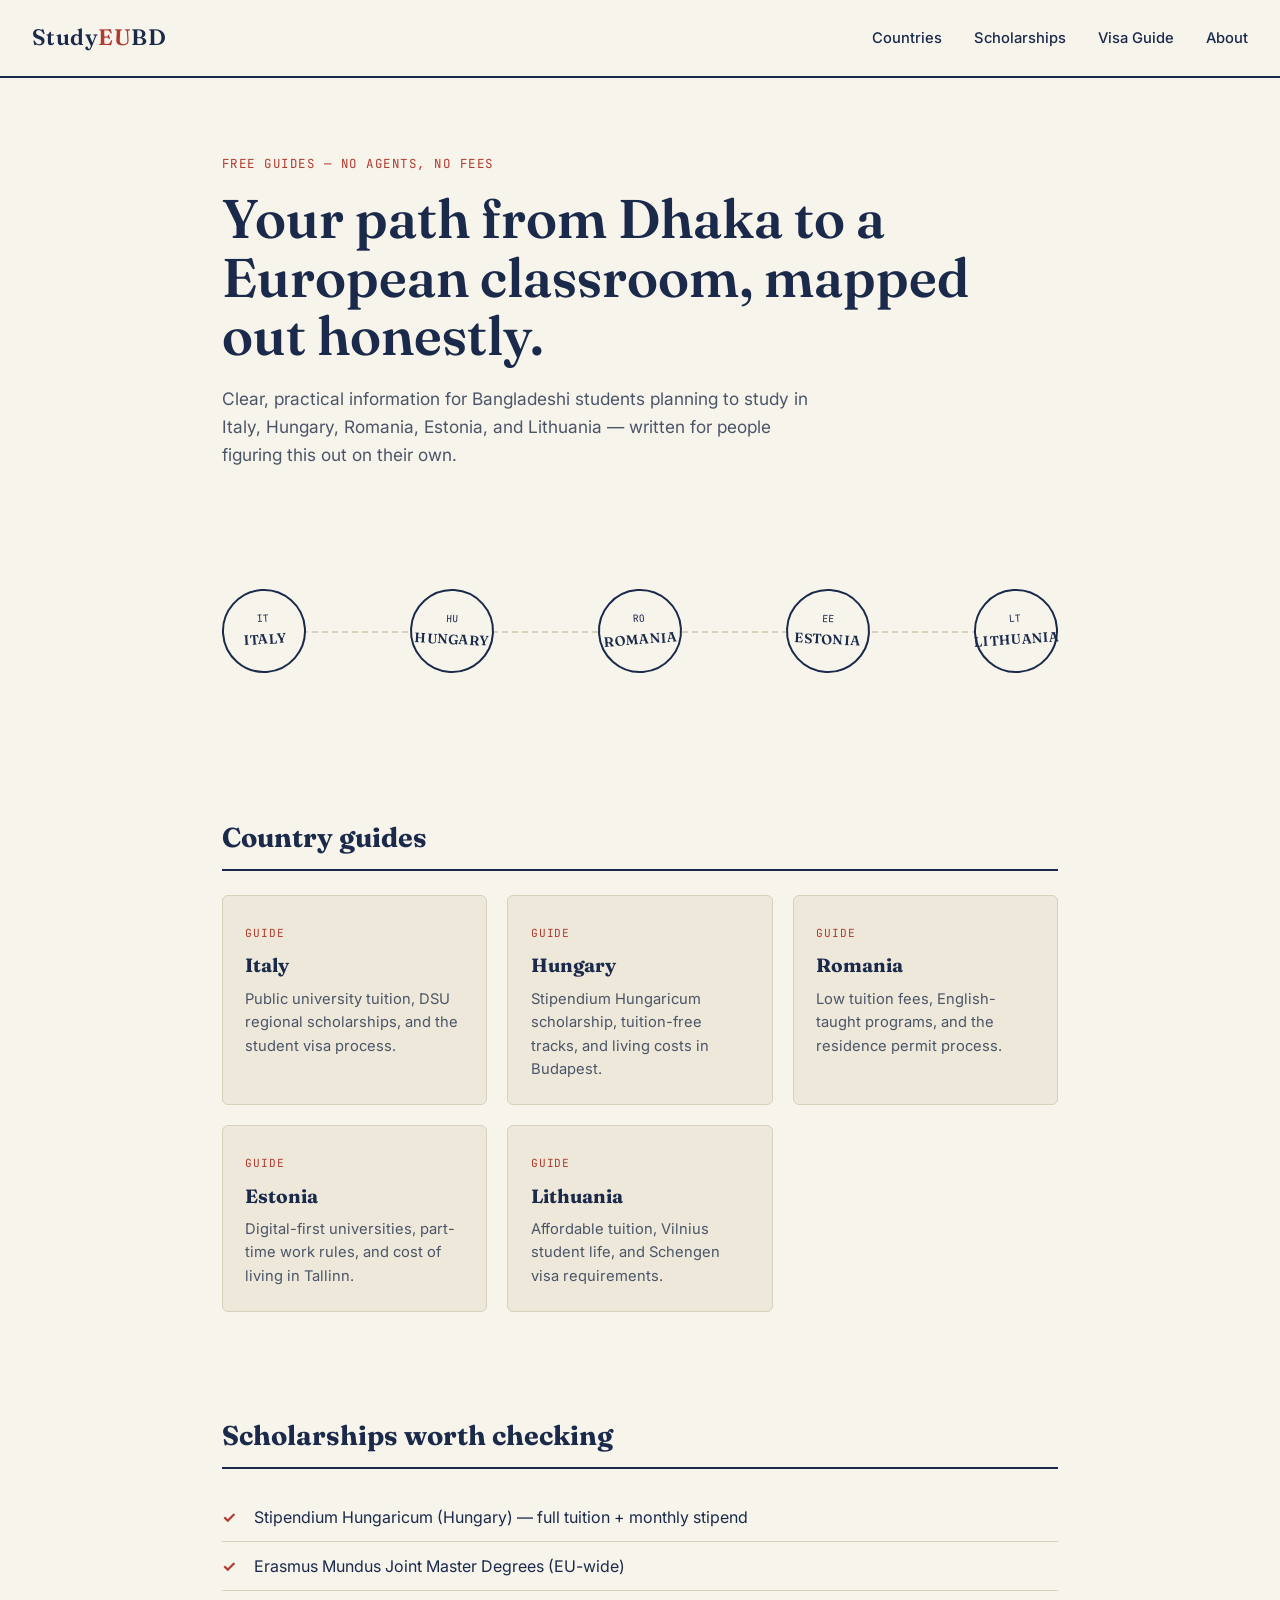
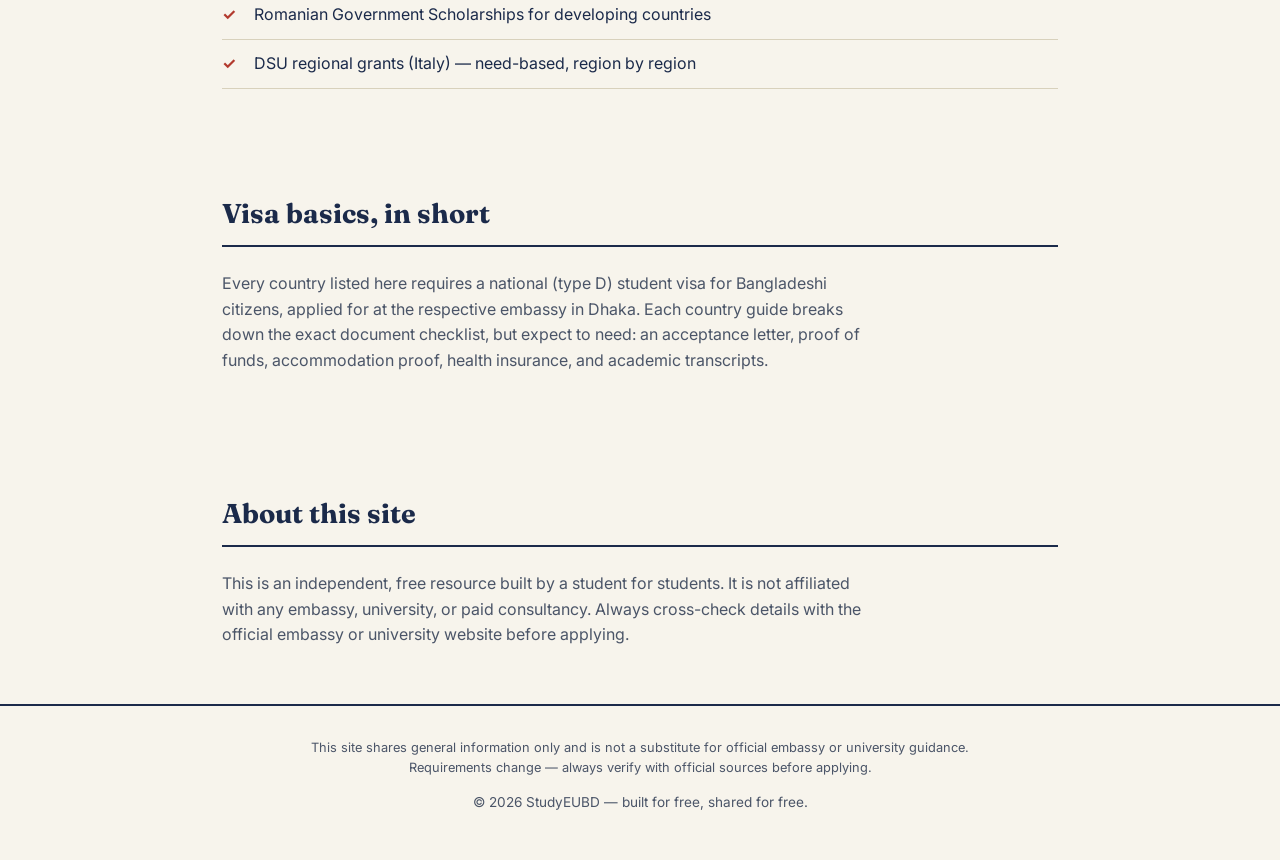
==== index.html @ 1bdf1a99 "First version of the site" ====
<!DOCTYPE html>
<html lang="en">
<head>
  <meta charset="UTF-8">
  <meta name="viewport" content="width=device-width, initial-scale=1.0">
  <title>Study in EU — Free Guides for Bangladeshi Students</title>
  <meta name="description" content="Free, honest guides for Bangladeshi students planning to study in Italy, Hungary, Romania, Estonia, and Lithuania — visas, scholarships, costs, and more.">
  <link rel="preconnect" href="https://fonts.googleapis.com">
  <link href="https://fonts.googleapis.com/css2?family=Fraunces:wght@500;600&family=Inter:wght@400;500&family=JetBrains+Mono:wght@500&display=swap" rel="stylesheet">
  <link rel="stylesheet" href="style.css">
</head>
<body>

  <header class="site-header">
    <a href="index.html" class="logo">Study<span>EU</span>BD</a>
    <nav>
      <a href="#countries">Countries</a>
      <a href="#scholarships">Scholarships</a>
      <a href="#visa">Visa Guide</a>
      <a href="#about">About</a>
    </nav>
  </header>

  <section class="hero">
    <span class="eyebrow">Free guides — no agents, no fees</span>
    <h1>Your path from Dhaka to a European classroom, mapped out honestly.</h1>
    <p>Clear, practical information for Bangladeshi students planning to study in Italy, Hungary, Romania, Estonia, and Lithuania — written for people figuring this out on their own.</p>
  </section>

  <div class="journey" id="countries">
    <div class="journey-track">
      <a href="countries/italy.html" class="stamp">IT<strong>Italy</strong></a>
      <a href="countries/hungary.html" class="stamp">HU<strong>Hungary</strong></a>
      <a href="countries/romania.html" class="stamp">RO<strong>Romania</strong></a>
      <a href="countries/estonia.html" class="stamp">EE<strong>Estonia</strong></a>
      <a href="countries/lithuania.html" class="stamp">LT<strong>Lithuania</strong></a>
    </div>
  </div>

  <section class="section">
    <h2>Country guides</h2>
    <div class="card-grid">
      <a href="countries/italy.html" class="card">
        <span class="tag">Guide</span>
        <h3>Italy</h3>
        <p>Public university tuition, DSU regional scholarships, and the student visa process.</p>
      </a>
      <a href="countries/hungary.html" class="card">
        <span class="tag">Guide</span>
        <h3>Hungary</h3>
        <p>Stipendium Hungaricum scholarship, tuition-free tracks, and living costs in Budapest.</p>
      </a>
      <a href="countries/romania.html" class="card">
        <span class="tag">Guide</span>
        <h3>Romania</h3>
        <p>Low tuition fees, English-taught programs, and the residence permit process.</p>
      </a>
      <a href="countries/estonia.html" class="card">
        <span class="tag">Guide</span>
        <h3>Estonia</h3>
        <p>Digital-first universities, part-time work rules, and cost of living in Tallinn.</p>
      </a>
      <a href="countries/lithuania.html" class="card">
        <span class="tag">Guide</span>
        <h3>Lithuania</h3>
        <p>Affordable tuition, Vilnius student life, and Schengen visa requirements.</p>
      </a>
    </div>
  </section>

  <section class="section" id="scholarships">
    <h2>Scholarships worth checking</h2>
    <ul class="checklist">
      <li>Stipendium Hungaricum (Hungary) — full tuition + monthly stipend</li>
      <li>Erasmus Mundus Joint Master Degrees (EU-wide)</li>
      <li>Romanian Government Scholarships for developing countries</li>
      <li>DSU regional grants (Italy) — need-based, region by region</li>
    </ul>
  </section>

  <section class="section" id="visa">
    <h2>Visa basics, in short</h2>
    <p style="color:var(--text-soft); max-width:65ch;">Every country listed here requires a national (type D) student visa for Bangladeshi citizens, applied for at the respective embassy in Dhaka. Each country guide breaks down the exact document checklist, but expect to need: an acceptance letter, proof of funds, accommodation proof, health insurance, and academic transcripts.</p>
  </section>

  <section class="section" id="about">
    <h2>About this site</h2>
    <p style="color:var(--text-soft); max-width:65ch;">This is an independent, free resource built by a student for students. It is not affiliated with any embassy, university, or paid consultancy. Always cross-check details with the official embassy or university website before applying.</p>
  </section>

  <footer>
    <p class="disclaimer">This site shares general information only and is not a substitute for official embassy or university guidance. Requirements change — always verify with official sources before applying.</p>
    <p>&copy; 2026 StudyEUBD — built for free, shared for free.</p>
  </footer>

</body>
</html>
---- style.css ----
/* ============================================
   Study EU BD — shared stylesheet
   Theme: passport / visa-stamp identity
   ============================================ */

:root {
  --ink: #1B2A4A;        /* deep indigo — passport cover */
  --paper: #F7F4EC;      /* warm paper */
  --paper-dim: #EDE8DA;
  --gold: #B08D57;       /* brass / visa-stamp gold */
  --stamp: #B23A2E;      /* stamp-ink red for accents */
  --line: #D8D1BC;
  --text-soft: #4B5568;

  --display: "Fraunces", Georgia, serif;
  --body: "Inter", system-ui, -apple-system, sans-serif;
  --mono: "JetBrains Mono", monospace;
}

* { box-sizing: border-box; }

html { scroll-behavior: smooth; }

body {
  margin: 0;
  background: var(--paper);
  color: var(--ink);
  font-family: var(--body);
  line-height: 1.6;
}

a { color: inherit; }

/* ---------- Header ---------- */
.site-header {
  display: flex;
  justify-content: space-between;
  align-items: center;
  padding: 1.25rem 2rem;
  border-bottom: 2px solid var(--ink);
  background: var(--paper);
  position: sticky;
  top: 0;
  z-index: 10;
}

.logo {
  font-family: var(--display);
  font-size: 1.4rem;
  font-weight: 600;
  text-decoration: none;
  letter-spacing: 0.02em;
}

.logo span { color: var(--stamp); }

nav a {
  text-decoration: none;
  margin-left: 1.75rem;
  font-size: 0.92rem;
  font-weight: 500;
  color: var(--ink);
  border-bottom: 2px solid transparent;
  padding-bottom: 2px;
  transition: border-color 0.2s ease;
}

nav a:hover { border-color: var(--gold); }

/* ---------- Hero ---------- */
.hero {
  max-width: 900px;
  margin: 0 auto;
  padding: 4.5rem 2rem 3rem;
  text-align: left;
}

.hero .eyebrow {
  font-family: var(--mono);
  font-size: 0.78rem;
  letter-spacing: 0.12em;
  text-transform: uppercase;
  color: var(--stamp);
  display: inline-block;
  margin-bottom: 1rem;
}

.hero h1 {
  font-family: var(--display);
  font-size: clamp(2.2rem, 5vw, 3.4rem);
  line-height: 1.08;
  margin: 0 0 1.2rem;
  font-weight: 600;
}

.hero p {
  max-width: 55ch;
  color: var(--text-soft);
  font-size: 1.08rem;
}

/* ---------- Journey line (signature element) ---------- */
.journey {
  max-width: 900px;
  margin: 2.5rem auto 4rem;
  padding: 0 2rem;
}

.journey-track {
  display: flex;
  align-items: center;
  justify-content: space-between;
  position: relative;
  padding: 1rem 0;
}

.journey-track::before {
  content: "";
  position: absolute;
  left: 0; right: 0; top: 50%;
  border-top: 2px dashed var(--line);
  z-index: 0;
}

.stamp {
  position: relative;
  z-index: 1;
  background: var(--paper);
  border: 2px solid var(--ink);
  border-radius: 50%;
  width: 84px;
  height: 84px;
  display: flex;
  align-items: center;
  justify-content: center;
  flex-direction: column;
  text-align: center;
  font-family: var(--mono);
  font-size: 0.62rem;
  letter-spacing: 0.03em;
  text-transform: uppercase;
  transform: rotate(-4deg);
  cursor: pointer;
  text-decoration: none;
  color: var(--ink);
  transition: transform 0.2s ease, border-color 0.2s ease;
}

.stamp:nth-child(even) { transform: rotate(3deg); }
.stamp:hover { transform: rotate(0deg) scale(1.06); border-color: var(--stamp); color: var(--stamp); }

.stamp strong {
  font-family: var(--display);
  font-size: 0.85rem;
  font-weight: 600;
  margin-top: 2px;
}

/* ---------- Section blocks ---------- */
.section {
  max-width: 900px;
  margin: 0 auto;
  padding: 2.5rem 2rem;
}

.section h2 {
  font-family: var(--display);
  font-size: 1.7rem;
  border-bottom: 2px solid var(--ink);
  padding-bottom: 0.6rem;
  margin-bottom: 1.5rem;
}

.card-grid {
  display: grid;
  grid-template-columns: repeat(auto-fit, minmax(230px, 1fr));
  gap: 1.25rem;
}

.card {
  background: var(--paper-dim);
  border: 1px solid var(--line);
  border-radius: 6px;
  padding: 1.4rem;
  text-decoration: none;
  color: var(--ink);
  transition: border-color 0.2s ease, transform 0.2s ease;
}

.card:hover { border-color: var(--gold); transform: translateY(-2px); }

.card .tag {
  font-family: var(--mono);
  font-size: 0.7rem;
  color: var(--stamp);
  text-transform: uppercase;
  letter-spacing: 0.08em;
}

.card h3 {
  font-family: var(--display);
  margin: 0.4rem 0 0.4rem;
  font-size: 1.2rem;
}

.card p { color: var(--text-soft); font-size: 0.92rem; margin: 0; }

/* ---------- Checklist (used on country pages) ---------- */
.checklist {
  list-style: none;
  padding: 0;
  margin: 0;
}

.checklist li {
  padding: 0.7rem 0 0.7rem 2rem;
  border-bottom: 1px solid var(--line);
  position: relative;
}

.checklist li::before {
  content: "✓";
  position: absolute;
  left: 0;
  color: var(--stamp);
  font-weight: bold;
}

/* ---------- Footer ---------- */
footer {
  border-top: 2px solid var(--ink);
  padding: 2rem;
  text-align: center;
  font-size: 0.85rem;
  color: var(--text-soft);
}

footer .disclaimer {
  max-width: 700px;
  margin: 0 auto 0.6rem;
  font-size: 0.8rem;
}

/* ---------- Responsive ---------- */
@media (max-width: 640px) {
  .site-header { flex-direction: column; gap: 0.75rem; padding: 1rem; }
  nav a { margin: 0 0.6rem; }
  .journey-track { flex-wrap: wrap; gap: 1.5rem; justify-content: center; }
  .journey-track::before { display: none; }
}

/* Respect reduced motion */
@media (prefers-reduced-motion: reduce) {
  * { transition: none !important; scroll-behavior: auto !important; }
}
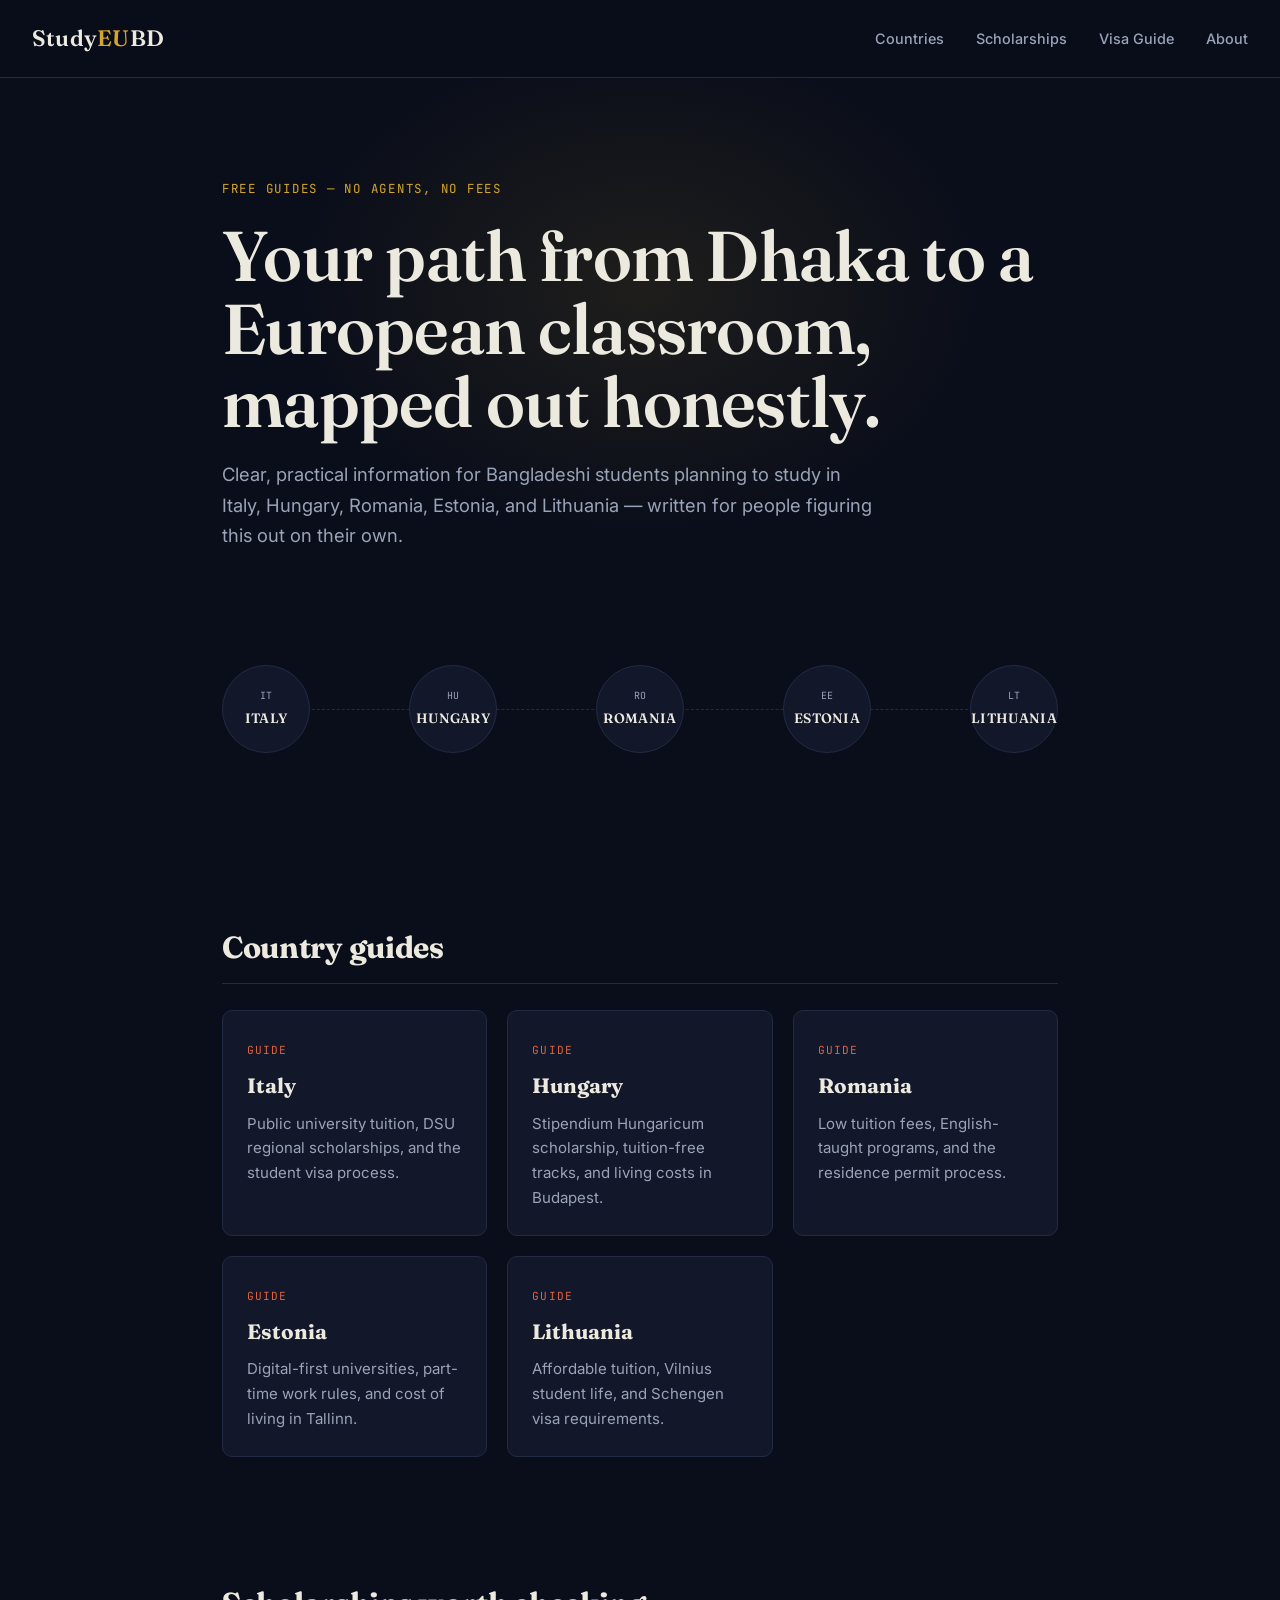
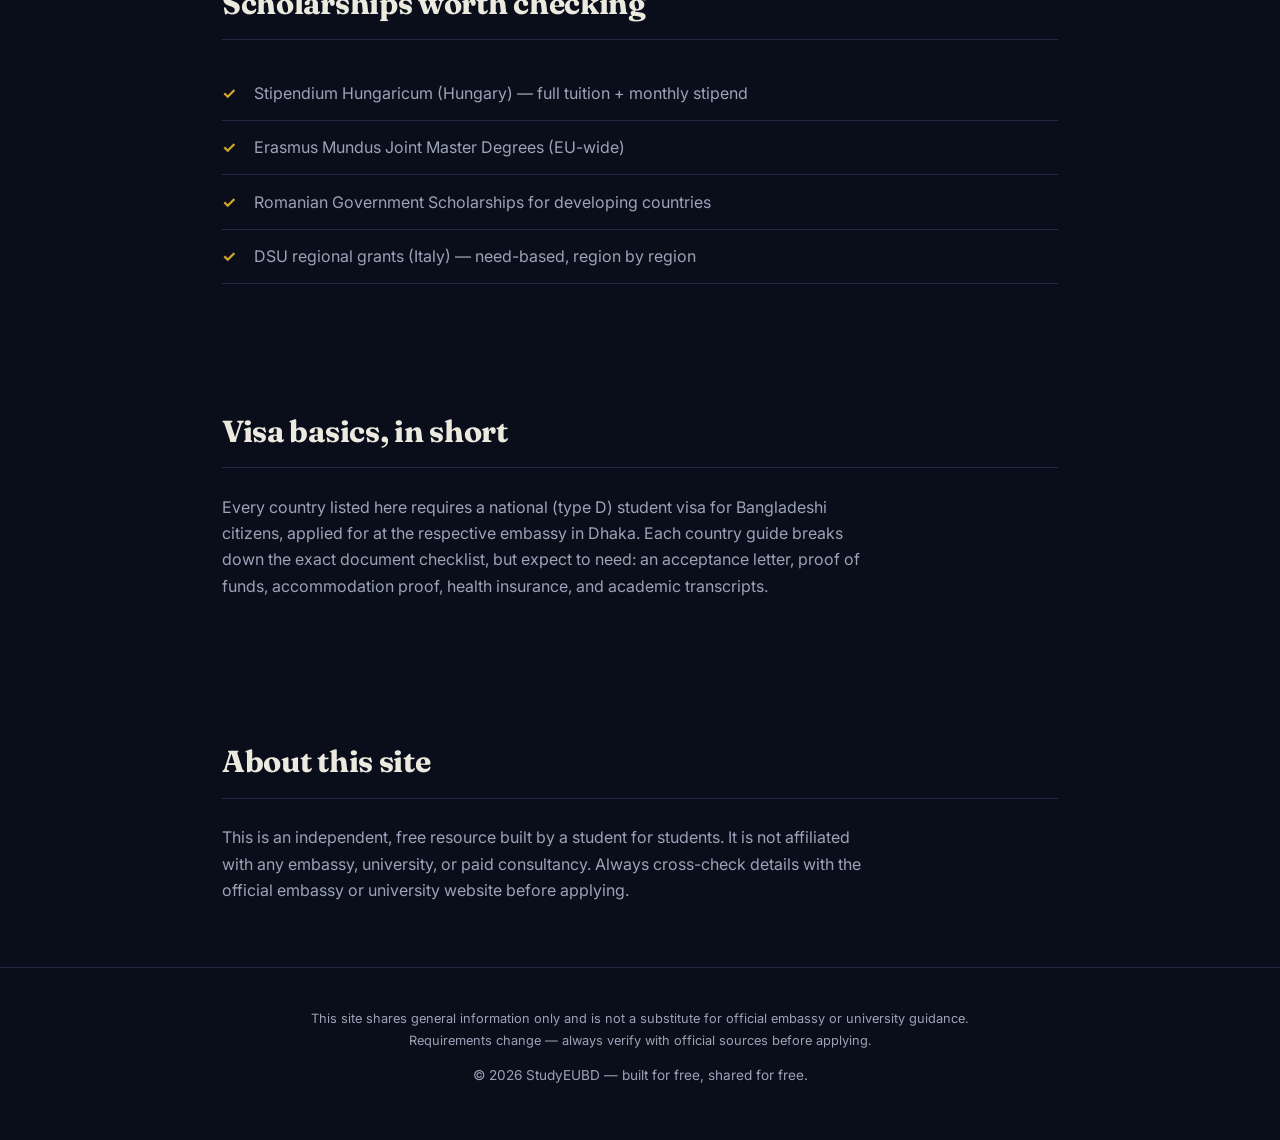
==== commit 114230b4: "Redesign: dark premium theme with scroll animations" ====
--- a/index.html
+++ b/index.html
@@ -93,5 +93,6 @@
     <p>&copy; 2026 StudyEUBD — built for free, shared for free.</p>
   </footer>
 
+  <script src="script.js"></script>
 </body>
 </html>
--- a/style.css
+++ b/style.css
@@ -1,16 +1,17 @@
 /* ============================================
-   Study EU BD — shared stylesheet
-   Theme: passport / visa-stamp identity
+   Study EU BD — premium dark stylesheet
+   Theme: departure board / midnight visa stamp
    ============================================ */
 
 :root {
-  --ink: #1B2A4A;        /* deep indigo — passport cover */
-  --paper: #F7F4EC;      /* warm paper */
-  --paper-dim: #EDE8DA;
-  --gold: #B08D57;       /* brass / visa-stamp gold */
-  --stamp: #B23A2E;      /* stamp-ink red for accents */
-  --line: #D8D1BC;
-  --text-soft: #4B5568;
+  --bg: #0A0E1A;          /* near-black navy — night sky */
+  --bg-panel: #12172A;    /* card / panel background */
+  --bg-panel-hover: #171E38;
+  --ink: #ECE9DF;         /* warm off-white text */
+  --text-soft: #9AA3B8;   /* muted secondary text */
+  --gold: #D4A72C;        /* departure-board amber */
+  --stamp: #E0623F;       /* warm stamp-ink accent */
+  --line: #232A44;
 
   --display: "Fraunces", Georgia, serif;
   --body: "Inter", system-ui, -apple-system, sans-serif;
@@ -23,10 +24,10 @@
 
 body {
   margin: 0;
-  background: var(--paper);
+  background: var(--bg);
   color: var(--ink);
   font-family: var(--body);
-  line-height: 1.6;
+  line-height: 1.65;
 }
 
 a { color: inherit; }
@@ -37,8 +38,9 @@
   justify-content: space-between;
   align-items: center;
   padding: 1.25rem 2rem;
-  border-bottom: 2px solid var(--ink);
-  background: var(--paper);
+  border-bottom: 1px solid var(--line);
+  background: rgba(10, 14, 26, 0.85);
+  backdrop-filter: blur(8px);
   position: sticky;
   top: 0;
   z-index: 10;
@@ -49,60 +51,75 @@
   font-size: 1.4rem;
   font-weight: 600;
   text-decoration: none;
-  letter-spacing: 0.02em;
-}
-
-.logo span { color: var(--stamp); }
+  letter-spacing: 0.01em;
+  color: var(--ink);
+}
+
+.logo span { color: var(--gold); }
 
 nav a {
   text-decoration: none;
   margin-left: 1.75rem;
-  font-size: 0.92rem;
+  font-size: 0.9rem;
   font-weight: 500;
-  color: var(--ink);
+  color: var(--text-soft);
   border-bottom: 2px solid transparent;
   padding-bottom: 2px;
-  transition: border-color 0.2s ease;
-}
-
-nav a:hover { border-color: var(--gold); }
+  transition: color 0.25s ease, border-color 0.25s ease;
+}
+
+nav a:hover { color: var(--ink); border-color: var(--gold); }
 
 /* ---------- Hero ---------- */
 .hero {
   max-width: 900px;
   margin: 0 auto;
-  padding: 4.5rem 2rem 3rem;
+  padding: 6rem 2rem 3.5rem;
   text-align: left;
+  position: relative;
+}
+
+.hero::before {
+  content: "";
+  position: absolute;
+  top: -40px; left: 50%;
+  width: 700px; height: 500px;
+  transform: translateX(-50%);
+  background: radial-gradient(ellipse at center, rgba(212, 167, 44, 0.10) 0%, rgba(10,14,26,0) 70%);
+  z-index: -1;
+  pointer-events: none;
 }
 
 .hero .eyebrow {
   font-family: var(--mono);
   font-size: 0.78rem;
-  letter-spacing: 0.12em;
+  letter-spacing: 0.14em;
   text-transform: uppercase;
-  color: var(--stamp);
+  color: var(--gold);
   display: inline-block;
-  margin-bottom: 1rem;
+  margin-bottom: 1.2rem;
 }
 
 .hero h1 {
   font-family: var(--display);
-  font-size: clamp(2.2rem, 5vw, 3.4rem);
-  line-height: 1.08;
-  margin: 0 0 1.2rem;
+  font-size: clamp(2.6rem, 6vw, 4.4rem);
+  line-height: 1.04;
+  letter-spacing: -0.01em;
+  margin: 0 0 1.3rem;
   font-weight: 600;
+  color: var(--ink);
 }
 
 .hero p {
   max-width: 55ch;
   color: var(--text-soft);
-  font-size: 1.08rem;
+  font-size: 1.15rem;
 }
 
 /* ---------- Journey line (signature element) ---------- */
 .journey {
   max-width: 900px;
-  margin: 2.5rem auto 4rem;
+  margin: 1.5rem auto 5rem;
   padding: 0 2rem;
 }
 
@@ -118,18 +135,18 @@
   content: "";
   position: absolute;
   left: 0; right: 0; top: 50%;
-  border-top: 2px dashed var(--line);
+  border-top: 1px dashed var(--line);
   z-index: 0;
 }
 
 .stamp {
   position: relative;
   z-index: 1;
-  background: var(--paper);
-  border: 2px solid var(--ink);
+  background: var(--bg-panel);
+  border: 1px solid var(--line);
   border-radius: 50%;
-  width: 84px;
-  height: 84px;
+  width: 88px;
+  height: 88px;
   display: flex;
   align-items: center;
   justify-content: center;
@@ -139,36 +156,42 @@
   font-size: 0.62rem;
   letter-spacing: 0.03em;
   text-transform: uppercase;
-  transform: rotate(-4deg);
   cursor: pointer;
   text-decoration: none;
-  color: var(--ink);
-  transition: transform 0.2s ease, border-color 0.2s ease;
-}
-
-.stamp:nth-child(even) { transform: rotate(3deg); }
-.stamp:hover { transform: rotate(0deg) scale(1.06); border-color: var(--stamp); color: var(--stamp); }
+  color: var(--text-soft);
+  transition: transform 0.3s ease, border-color 0.3s ease, box-shadow 0.3s ease, color 0.3s ease;
+}
+
+.stamp:hover {
+  transform: scale(1.08);
+  border-color: var(--gold);
+  color: var(--gold);
+  box-shadow: 0 0 24px rgba(212, 167, 44, 0.25);
+}
 
 .stamp strong {
   font-family: var(--display);
   font-size: 0.85rem;
   font-weight: 600;
   margin-top: 2px;
+  color: var(--ink);
 }
 
 /* ---------- Section blocks ---------- */
 .section {
   max-width: 900px;
   margin: 0 auto;
-  padding: 2.5rem 2rem;
+  padding: 3rem 2rem;
 }
 
 .section h2 {
   font-family: var(--display);
-  font-size: 1.7rem;
-  border-bottom: 2px solid var(--ink);
-  padding-bottom: 0.6rem;
-  margin-bottom: 1.5rem;
+  font-size: 1.9rem;
+  color: var(--ink);
+  border-bottom: 1px solid var(--line);
+  padding-bottom: 0.7rem;
+  margin-bottom: 1.6rem;
+  letter-spacing: -0.01em;
 }
 
 .card-grid {
@@ -178,34 +201,39 @@
 }
 
 .card {
-  background: var(--paper-dim);
+  background: var(--bg-panel);
   border: 1px solid var(--line);
-  border-radius: 6px;
-  padding: 1.4rem;
-  text-decoration: none;
-  color: var(--ink);
-  transition: border-color 0.2s ease, transform 0.2s ease;
-}
-
-.card:hover { border-color: var(--gold); transform: translateY(-2px); }
+  border-radius: 10px;
+  padding: 1.5rem;
+  text-decoration: none;
+  color: var(--ink);
+  transition: border-color 0.3s ease, transform 0.3s ease, box-shadow 0.3s ease, background 0.3s ease;
+}
+
+.card:hover {
+  border-color: var(--gold);
+  transform: translateY(-4px);
+  background: var(--bg-panel-hover);
+  box-shadow: 0 12px 32px rgba(0, 0, 0, 0.4);
+}
 
 .card .tag {
   font-family: var(--mono);
   font-size: 0.7rem;
   color: var(--stamp);
   text-transform: uppercase;
-  letter-spacing: 0.08em;
+  letter-spacing: 0.1em;
 }
 
 .card h3 {
   font-family: var(--display);
-  margin: 0.4rem 0 0.4rem;
-  font-size: 1.2rem;
-}
-
-.card p { color: var(--text-soft); font-size: 0.92rem; margin: 0; }
-
-/* ---------- Checklist (used on country pages) ---------- */
+  margin: 0.5rem 0 0.5rem;
+  font-size: 1.3rem;
+}
+
+.card p { color: var(--text-soft); font-size: 0.94rem; margin: 0; }
+
+/* ---------- Checklist ---------- */
 .checklist {
   list-style: none;
   padding: 0;
@@ -213,23 +241,26 @@
 }
 
 .checklist li {
-  padding: 0.7rem 0 0.7rem 2rem;
+  padding: 0.85rem 0 0.85rem 2rem;
   border-bottom: 1px solid var(--line);
   position: relative;
-}
+  color: var(--text-soft);
+}
+
+.checklist li strong { color: var(--ink); }
 
 .checklist li::before {
   content: "✓";
   position: absolute;
   left: 0;
-  color: var(--stamp);
+  color: var(--gold);
   font-weight: bold;
 }
 
 /* ---------- Footer ---------- */
 footer {
-  border-top: 2px solid var(--ink);
-  padding: 2rem;
+  border-top: 1px solid var(--line);
+  padding: 2.5rem 2rem;
   text-align: center;
   font-size: 0.85rem;
   color: var(--text-soft);
@@ -237,8 +268,20 @@
 
 footer .disclaimer {
   max-width: 700px;
-  margin: 0 auto 0.6rem;
+  margin: 0 auto 0.8rem;
   font-size: 0.8rem;
+}
+
+/* ---------- Scroll reveal ---------- */
+.hero, .section, .card, .stamp {
+  opacity: 0;
+  transform: translateY(28px);
+  transition: opacity 0.8s ease, transform 0.8s ease;
+}
+
+.hero.in-view, .section.in-view, .card.in-view, .stamp.in-view {
+  opacity: 1;
+  transform: none;
 }
 
 /* ---------- Responsive ---------- */
@@ -252,4 +295,5 @@
 /* Respect reduced motion */
 @media (prefers-reduced-motion: reduce) {
   * { transition: none !important; scroll-behavior: auto !important; }
-}
+  .hero, .section, .card, .stamp { opacity: 1 !important; transform: none !important; }
+}
